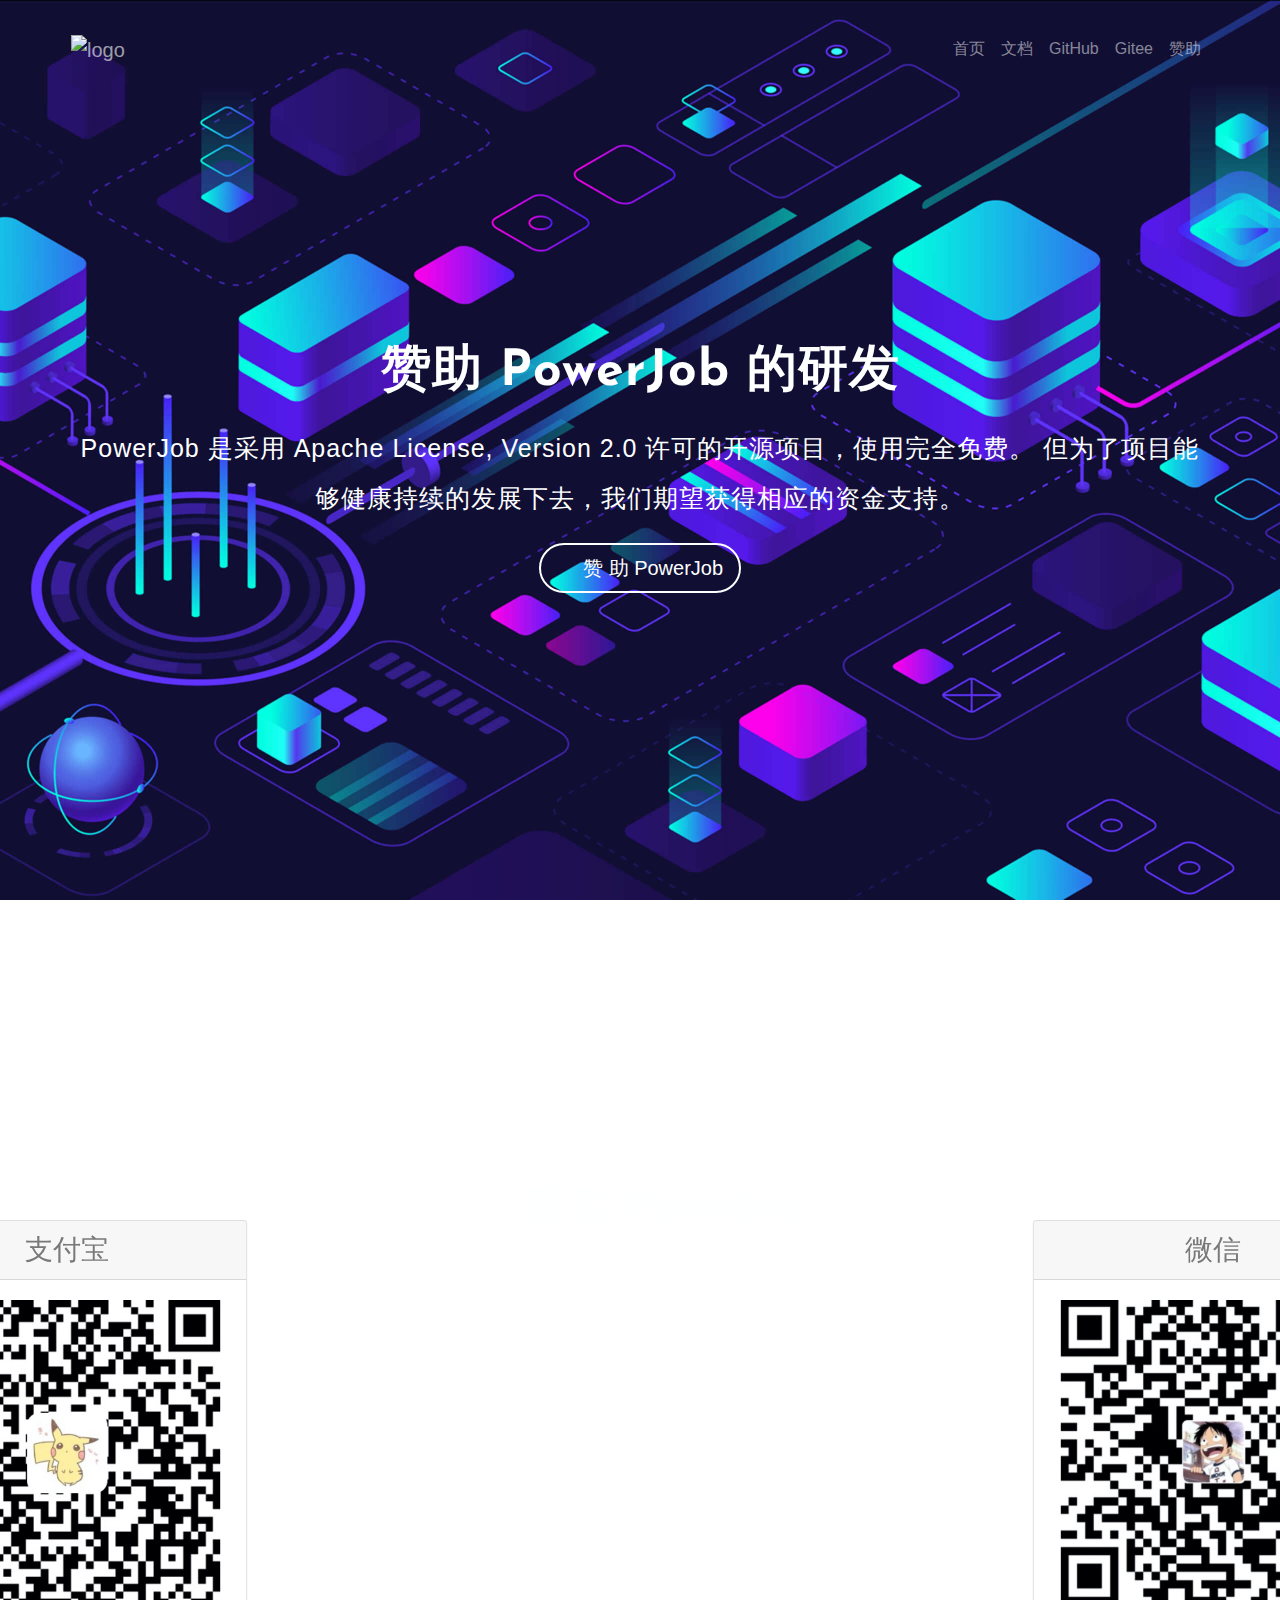
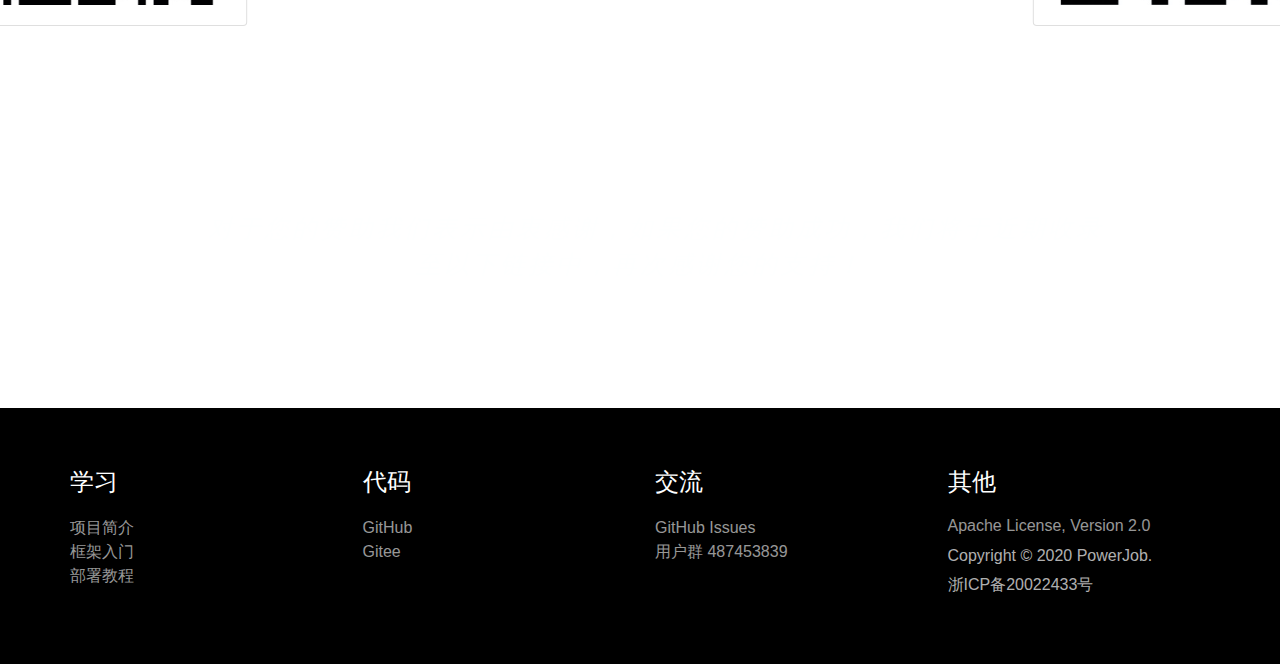
==== support.html @ 731aa615 "init version and bug fix" ====
<!doctype html>
<html lang="zh-Hans">
<head>
    <meta charset="utf-8">
    <meta name="keywords" content="">
    <meta name="description" content="">
    <meta name="viewport" content="width=device-width, initial-scale=1.0, viewport-fit=cover">
    <link rel="shortcut icon" type="image/png" href="favicon.ico">
    
	<link rel="stylesheet" type="text/css" href="./css/bootstrap.min.css?1318">
	<link rel="stylesheet" type="text/css" href="style.css?8236">
	<link rel="stylesheet" type="text/css" href="./css/animate.min.css?8969">
	<link rel="stylesheet" type="text/css" href="./css/font-awesome.min.css">
	<link href='https://fonts.googleapis.com/css?family=Ubuntu&display=swap&subset=latin,latin-ext' rel='stylesheet' type='text/css'>
	<link href='https://fonts.googleapis.com/css?family=Josefin+Sans&display=swap&subset=latin,latin-ext' rel='stylesheet' type='text/css'>
    <title>support</title>



    
</head>
<body>

<div class="page-container">
    

<div class="bloc bloc-fill-screen bg-powerjob-support-bg d-bloc b-parallax" id="bloc-3">
	<div class="container fill-bloc-top-edge">
		<div class="row">
			<div class="col-12">
				<nav class="navbar row navbar-expand-md navbar-dark" role="navigation">
					<a class="navbar-brand" href="index.html"><img src="img/lazyload-ph.png" data-src="img/logo.png" alt="logo" class="lazyload" /></a>
					<button id="nav-toggle" type="button" class="ui-navbar-toggler navbar-toggler border-0 p-0 mr-md-0 ml-auto" data-toggle="collapse" data-target=".navbar-14442" aria-expanded="false" aria-label="Toggle navigation">
						<span class="navbar-toggler-icon"></span>
					</button>
					<div class="collapse navbar-collapse navbar-14442">
						<ul class="site-navigation nav navbar-nav ml-auto">
							<li class="nav-item">
								<a href="index.html" class="nav-link  ltc-white-3">首页</a>
							</li>
							<li class="nav-item">
								<a href="https://www.yuque.com/powerjob/guidence/ztn4i5" class="nav-link a-btn ltc-white-3" target="_blank">文档</a>
							</li>
							<li class="nav-item">
								<a href="https://github.com/KFCFans/PowerJob" class="nav-link a-btn ltc-white-3" target="_blank">GitHub</a>
							</li>
							<li class="nav-item">
								<a href="https://gitee.com/KFCFans/PowerJob" class="nav-link a-btn ltc-white-3" target="_blank">Gitee</a>
							</li>
							<li class="nav-item">
								<a href="support.html" class="nav-link a-btn ltc-white-3">赞助</a>
							</li>
						</ul>
					</div>
				</nav>
			</div>
		</div>
	</div>
	<div class="container">
		<div class="row">
			<div class="col">
				<h1 class="mg-md text-center h1-bloc-3-style tc-white-3 none noneUp animSpeedLazy noneDown animated fadeInUp" data-appear-anim-style="fadeInUp">
					<strong>赞助 PowerJob 的研发</strong>
				</h1>
				<h3 class="mg-md float-none text-center h3-style animDelay02 animSpeedLazy scroll-fx-down-out tc-white-3 none noneUp animated fadeInUp" data-appear-anim-style="fadeInUp">
					PowerJob 是采用 Apache License, Version 2.0 许可的开源项目，使用完全免费。 但为了项目能够健康持续的发展下去，我们期望获得相应的资金支持。
				</h3>
				<div class="text-center">
					<a href="#" class="btn animated fadeInUp wire-btn-white-2 btn-wire btn-rd animSpeedLazy animDelay06 btn-lg" data-scroll-speed="1000" onclick="scrollToTarget('0',this)" data-appear-anim-style="fadeInUp"><span class="icon-spacer fa fa-thumbs-up icon-white-2"></span>&nbsp;赞 助 PowerJob</a>
				</div>
			</div>
		</div>
	</div>
	<div class="container fill-bloc-bottom-edge">
		<div class="row">
			<div class="col-12">
				<div class="text-center animLoop05">
					<a href="#" data-scroll-speed="1000" onclick="scrollToTarget('0',this)"><span class="fa fa-angle-down icon-md animated bounce animDelay08 icon-white-2 animLoop05"></span></a>
				</div>
			</div>
		</div>
	</div>
</div>

<div class="bloc tc-white-3 b-parallax bg-powerjob_bg_spiral d-bloc" id="bloc-4">
	<div class="container bloc-xl">
		<div class="row voffset">
			<div class="col">
				<h1 class="mg-md text-lg-center h1_h h3-2-style tc-white-3 scroll-fx-up-in">
					<span class="fa fa-rocket"></span><strong>&nbsp;赞 助 PowerJob</strong><br>
				</h1>
				<div class="row voffset">
					<div class="offset-lg-2 col-lg-4 scroll-fx-left-in">
						<div class="card">
							<div class="card-header">
								<h3 class="mg-clear text-lg-center tc-gray-htmlcss-gray">
									支付宝<span class="style4"></span>
								</h3>
							</div>
							<div class="card-body">
								<img src="img/lazyload-ph.png" data-src="img/zfb_pay.jpg" class="img-fluid mx-auto d-block img-bloc-4-style lazyload" alt="Xnip2020 08-02_14-53-26" />
							</div>
						</div>
					</div>
					<div class="col-lg-4 scroll-fx-right-in">
						<div class="card">
							<div class="card-header">
								<h3 class="mg-clear text-lg-center tc-gray-htmlcss-gray">
									微信
								</h3>
							</div>
							<div class="card-body">
								<img src="img/lazyload-ph.png" data-src="img/wx_pay.jpg" class="img-fluid mx-auto d-block img-9-style lazyload" alt="Xnip2020 08-02_14-52-50" />
							</div>
						</div>
					</div>
				</div>
				<div class="row voffset-lg">
					<div class="col-12 col-lg-10 offset-lg-1 order-lg-0">
						<h3 class="mg-md text-lg-center h3-bloc-4-style scroll-fx-up-in scroll-fx-down-out">
							<span class="fa fa-fire"></span><i>&nbsp;对于您的赞助我们表示由衷</i><i>感谢，如果您的赞助成功，我们将于近期收录至以下链接中，再次感谢您的支持！</i><br>
						</h3>
					</div>
					<div class="col-12 order-lg-0 col-lg-4 offset-lg-4">
						<div class="text-center">
							<a href="https://www.yuque.com/powerjob/guidence/sponsor" class="btn btn-rd btn-lg btn-wire scroll-fx-up-in scroll-fx-down-out " target="_blank">&nbsp;查看您为 PowerJob 作出的贡献&nbsp;<br></a>
						</div>
					</div>
				</div>
			</div>
		</div>
	</div>
</div>

<div class="bloc bgc-black bg-banner4 d-bloc" id="bloc-5">
	<div class="container bloc-md">
		<div class="row">
			<div class="col-md-3 col-sm-6">
				<h4 class="mg-md text-sm-left text-center tc-white-2">
					学习
				</h4><a href="https://www.yuque.com/powerjob/guidence/ztn4i5" class="a-btn a-block footer-link" target="_blank">项目简介</a><a href="https://www.yuque.com/powerjob/guidence/nyio9g" class="a-btn a-block footer-link" target="_blank">框架入门</a><a href="https://www.yuque.com/powerjob/guidence/bdvp1u" class="a-btn a-block footer-link" target="_blank">部署教程</a>
			</div>
			<div class="col-md-3 col-sm-6">
				<h4 class="mg-md text-sm-left text-center tc-white-2">
					代码
				</h4><a href="https://github.com/KFCFans/PowerJob" class="a-btn a-block footer-link" target="_blank">GitHub</a><a href="https://gitee.com/KFCFans/PowerJob" class="a-btn a-block footer-link" target="_blank">Gitee</a>
			</div>
			<div class="col-md-3 col-sm-6">
				<h4 class="mg-md text-sm-left text-center tc-white-2">
					交流
				</h4><a href="https://github.com/KFCFans/PowerJob/issues" class="a-btn a-block footer-link" target="_blank">GitHub Issues</a><a href="https://jq.qq.com/?_wv=1027&amp;k=DKX8OoSQ" class="a-btn a-block footer-link" target="_blank">用户群&nbsp;487453839</a>
			</div>
			<div class="col-md-3 col-sm-6">
				<h4 class="mg-md text-sm-left text-center tc-white-2">
					其他
				</h4>
				<h6 class="text-center mg-sm text-lg-left">
					<a href="https://github.com/KFCFans/PowerJob/blob/master/LICENSE" target="_blank">Apache License, Version 2.0</a><br>
				</h6>
				<h6 class="text-center mg-sm text-lg-left">
					Copyright © 2020 PowerJob.&nbsp;
				</h6>
				<h6 class="text-center mg-md text-lg-left">
					浙ICP备20022433号
				</h6>
			</div>
		</div>
	</div>
</div>

<a class="bloc-button btn btn-d scrollToTop" onclick="scrollToTarget('1',this)"><span class="fa fa-chevron-up"></span></a>



</div>

    

<script src="./js/jquery-3.5.1.min.js?3310"></script>
<script src="./js/bootstrap.bundle.min.js?666"></script>
<script src="./js/blocs.min.js?1436"></script>
<script src="./js/lazysizes.min.js" defer></script>
<script src="./js/scrollFX.js?1005"></script>





<div id="page-loading-blocs-notifaction" class="page-preloader"></div>


</body>
</html>
---- style.css ----
body{
	margin:0;
	padding:0;
    background:#FFFFFF;
    overflow-x:hidden;
    -webkit-font-smoothing: antialiased;
    -moz-osx-font-smoothing: grayscale;
}
.page-container{overflow-x:hidden;} 
a,button{transition: background .3s ease-in-out;outline: none!important;} 
a:hover{text-decoration: none; cursor:pointer;}




.page-preloader{position: fixed;top: 0;bottom: 0;width: 100%;z-index:100000;background:#FFFFFF url("img/pageload-spinner.gif") no-repeat center center;}



.bloc{
	width:100%;
	clear:both;
	background: 50% 50% no-repeat;
	padding:0 50px;
	-webkit-background-size: cover;
	-moz-background-size: cover;
	-o-background-size: cover;
	background-size: cover;
	position:relative;
	display:flex;
}
.bloc .container{
	padding-left:0;
	padding-right:0;
}


/* 尺寸 */

.bloc-xl{
	padding:150px 50px;
}
.bloc-lg{
	padding:100px 50px;
}
.bloc-md{
	padding:50px;
}

/* 全屏显示样式 */

.bloc-fill-screen{
	min-height:100vh;
	display: flex;
	flex-direction: column;
	padding-top:20px;
	padding-bottom:20px;
}
.bloc-fill-screen > .container{
	align-self: flex-middle;
	flex-grow: 1;
	display: flex;
}
.bloc-fill-screen > .container > .row{
	flex-grow: 1;
	align-self: center;
	width:100%;
}
.bloc-fill-screen .fill-bloc-top-edge, .bloc-fill-screen .fill-bloc-bottom-edge{
	flex-grow: 0;
}
.bloc-fill-screen .fill-bloc-top-edge{
	align-self: flex-start;
}
.bloc-fill-screen .fill-bloc-bottom-edge{
	align-self: flex-end;
}


/* BG */

.b-parallax{
	background-attachment:fixed;
}

/* Disable Parallax on Mobile Touch Devices */
@media (hover: none) {
	.b-parallax{
	background-attachment:scroll;
}
}

/* 暗色 */

.d-bloc{
	color:rgba(255,255,255,.7);
}
.d-bloc button:hover{
	color:rgba(255,255,255,.9);
}
.d-bloc .icon-round,.d-bloc .icon-square,.d-bloc .icon-rounded,.d-bloc .icon-semi-rounded-a,.d-bloc .icon-semi-rounded-b{
	border-color:rgba(255,255,255,.9);
}
.d-bloc .divider-h span{
	border-color:rgba(255,255,255,.2);
}
.d-bloc .a-btn,.d-bloc .navbar a, .d-bloc a .icon-sm, .d-bloc a .icon-md, .d-bloc a .icon-lg, .d-bloc a .icon-xl, .d-bloc h1 a, .d-bloc h2 a, .d-bloc h3 a, .d-bloc h4 a, .d-bloc h5 a, .d-bloc h6 a, .d-bloc p a{
	color:rgba(255,255,255,.6);
}
.d-bloc .a-btn:hover,.d-bloc .navbar a:hover,.d-bloc a:hover .icon-sm, .d-bloc a:hover .icon-md, .d-bloc a:hover .icon-lg, .d-bloc a:hover .icon-xl, .d-bloc h1 a:hover, .d-bloc h2 a:hover, .d-bloc h3 a:hover, .d-bloc h4 a:hover, .d-bloc h5 a:hover, .d-bloc h6 a:hover, .d-bloc p a:hover{
	color:rgba(255,255,255,1);
}
.d-bloc .navbar-toggle .icon-bar{
	background:rgba(255,255,255,1);
}
.d-bloc .btn-wire,.d-bloc .btn-wire:hover{
	color:rgba(255,255,255,1);
	border-color:rgba(255,255,255,1);
}
.d-bloc .card{
	color:rgba(0,0,0,.5);
}
.d-bloc .card button:hover{
	color:rgba(0,0,0,.7);
}
.d-bloc .card icon{
	border-color:rgba(0,0,0,.7);
}
.d-bloc .card .divider-h span{
	border-color:rgba(0,0,0,.1);
}
.d-bloc .card .a-btn{
	color:rgba(0,0,0,.6);
}
.d-bloc .card .a-btn:hover{
	color:rgba(0,0,0,1);
}
.d-bloc .card .btn-wire, .d-bloc .card .btn-wire:hover{
	color:rgba(0,0,0,.7);
	border-color:rgba(0,0,0,.3);
}


/* 亮色 */

.d-bloc .card,.l-bloc{
	color:rgba(0,0,0,.5);
}
.d-bloc .card button:hover,.l-bloc button:hover{
	color:rgba(0,0,0,.7);
}
.l-bloc .icon-round,.l-bloc .icon-square,.l-bloc .icon-rounded,.l-bloc .icon-semi-rounded-a,.l-bloc .icon-semi-rounded-b{
	border-color:rgba(0,0,0,.7);
}
.d-bloc .card .divider-h span,.l-bloc .divider-h span{
	border-color:rgba(0,0,0,.1);
}
.d-bloc .card .a-btn,.l-bloc .a-btn,.l-bloc .navbar a,.l-bloc a .icon-sm, .l-bloc a .icon-md, .l-bloc a .icon-lg, .l-bloc a .icon-xl, .l-bloc h1 a, .l-bloc h2 a, .l-bloc h3 a, .l-bloc h4 a, .l-bloc h5 a, .l-bloc h6 a, .l-bloc p a{
	color:rgba(0,0,0,.6);
}
.d-bloc .card .a-btn:hover,.l-bloc .a-btn:hover,.l-bloc .navbar a:hover, .l-bloc a:hover .icon-sm, .l-bloc a:hover .icon-md, .l-bloc a:hover .icon-lg, .l-bloc a:hover .icon-xl, .l-bloc h1 a:hover, .l-bloc h2 a:hover, .l-bloc h3 a:hover, .l-bloc h4 a:hover, .l-bloc h5 a:hover, .l-bloc h6 a:hover, .l-bloc p a:hover{
	color:rgba(0,0,0,1);
}
.l-bloc .navbar-toggle .icon-bar{
	color:rgba(0,0,0,.6);
}
.d-bloc .card .btn-wire,.d-bloc .card .btn-wire:hover,.l-bloc .btn-wire,.l-bloc .btn-wire:hover{
	color:rgba(0,0,0,.7);
	border-color:rgba(0,0,0,.3);
}

/* margin */

.voffset{
	margin-top:30px;
}
.voffset-md{
	margin-top:50px;
}
.voffset-lg{
	margin-top:80px;
}



.hero .hero-nav{
	padding-left:inherit;
	padding-right:inherit;
}
.navbar-dark .nav .dropdown-menu .nav-link{
	color: rgb(64, 64, 64);
}
/* 导航栏 */.navbar-light .navbar-nav .nav-link {
	color: rgb(64, 64, 64);
}
.btco-menu li > a {
	padding: 10px 15px;
	color: #000;
}
.btco-menu .active a:focus,.btco-menu li a:focus ,.navbar > .show > a:focus{
	background: transparent;
	outline: 0;
}
.dropdown-menu .show > .dropdown-toggle::after{
	transform: rotate(-90deg);
}



.mg-clear{
	margin:0;
}
.mg-sm{
	margin-top:10px;
	margin-bottom:5px;
}
.mg-md{
	margin-top:10px;
	margin-bottom:20px;
}
.mg-lg{
	margin-top:10px;
	margin-bottom:40px;
}
img.mg-sm,img.mg-md,img.mg-lg{
	margin-top: 0;
}
img.mg-sm{
	margin-bottom:10px;
}
img.mg-md{
	margin-bottom:30px;
}
img.mg-lg{
	margin-bottom:50px;
}

/* 按钮样式 */

.btn-d,.btn-d:hover,.btn-d:focus{
	color:#FFF;
	background:rgba(0,0,0,.3);
}

/* Prevent ugly blue glow on chrome and safari */
button{
	outline: none!important;
}

.btn-rd{
	border-radius: 40px;
}
.btn-wire{
	background:transparent!important;
	border:2px solid transparent;
}
.btn-wire:hover{
	background:transparent!important;
	border:2px solid transparent;
}
.a-block{
	width:100%;
	text-align:left;
	display: inline-block;
}
.text-center .a-block{
	text-align:center;
}
.icon-spacer{
	margin-right:5px;
}

/* icon样式 */
.icon-md{
	font-size:30px!important;
}


/* 文本于icon样式 */
.glow-t{
	text-shadow:0 0 10px #FFF;
}
.blockquote{
	padding:0 20px;
	border-left:2px solid;
}
.blockquote.text-right{
	border-left:0;
	border-right:2px solid;
}


/* 卡片样式 */
.card-sq, .card-sq .card-header, .card-sq .card-footer{
	border-radius:0;
}
.card-rd{
	border-radius:30px;
}
.card-rd .card-header{
	border-radius:29px 29px 0 0;
}
.card-rd .card-footer{
	border-radius:0 0 29px 29px;
}

.divider-h{
	padding:20px 0;
	width:100%;
	display:inline-block;
}
.divider-h span{
	display: block;
	border-top:1px solid transparent;
}
.divider-half{
	width: 50%;
	margin: 0 auto;
}
.dropdown-menu .divider-h,.dropdown-menu .divider-half{
	padding:0;
}




/* 底部华东按钮模块 */

.scrollToTop{
	width:40px;
	height:40px;
	position:fixed;
	bottom:20px;
	right:20px;
	opacity: 0;
	z-index: 500;
	transition: all .3s ease-in-out;
}
.scrollToTop span{
	margin-top: 6px;
}
.showScrollTop{
	font-size: 14px;
	opacity: 1;
}



h1,h2,h3,h4,h5,h6,p,label,.btn,a{
	font-family:"Helvetica";
}
.container{
	max-width:1140px;
}
.h1-style{
	font-family:Ubuntu;
	font-size:60px;
	letter-spacing:2px;
}
.list-style{
	width:100%;
}
.h5-style{
	font-size:20px;
	width:100%;
}
.text-span-color{
	color:#ffffff;
}
.row-style{
	width:100%;
}
.navbar-brand img{
	width:50px;
	height:50px;
}
.h2-style{
	width:100%;
	font-size:30px;
}
.img-style{
	height:425px;
}
.btn-style{
	border-radius:26px 26px 26px 26px;
}
.h2-bloc-0-style{
	font-size:40px;
	line-height:48px;
	letter-spacing:6px;
	text-indent:px;
}
.h1-bloc-1-style{
	letter-spacing:10px;
}
.h1-定时调度精准而优雅-style{
	letter-spacing:10px;
}
.img-bloc-1-style{
	height:380px;
}
.h1-工作流任务依赖，不再烦恼-style{
	letter-spacing:10px;
}
.img-4-style{
	width:400px;
	height:300px;
}
.img-ranki-style{
	height:340px;
}
.h1-bloc-2-style{
	letter-spacing:10px;
}
.h2-powerjob优势-style{
	font-size:50px;
	letter-spacing:0px;
}
.h1-color{
	color:#ffffff;
	font-size:40px;
}
.img-digispe-style{
	height:200px;
}
.img-11-style{
	border-radius:126.5px 126.5px 126.5px 126.5px;
}
.h3-style{
	letter-spacing:1px;
	line-height:50px;
	font-size:25px;
}
.h1-bloc-3-style{
	font-size:50px;
	letter-spacing:1px;
	font-family:"Josefin Sans";
}
.card-style{
	width:100%;
}
.p-style{
	letter-spacing:1px;
	font-size:25px;
}
.h3-2-style{
	font-size:40px;
	font-family:"Josefin Sans";
	letter-spacing:0px;
	line-height:100px;
}
.img-bloc-3-style{
	height:176px;
}
.img-ls-lo-style{
	height:176px;
	width:251px;
}
.img-bloc-4-style{
	height:305px;
}
.img-9-style{
	width:305px;
	height:305px;
}
.h4-style{
	line-height:30px;
}
.img-15-style{
	width:150px;
	height:150px;
}
.img-16-style{
	width:150px;
	height:150px;
}
.img-14-style{
	width:150px;
	height:150px;
}
.img-17-style{
	width:150px;
	height:150px;
}
.img-10-style{
	width:150px;
	height:150px;
}
.h3-bloc-4-style{
	letter-spacing:3px;
	line-height:36px;
	font-size:25px;
}



/* bg颜色 */

.bgc-black{
	background-color:#000000;
}

/* 文本颜色 */

.tc-white{
	color:#FEFFFF!important;
}
.tc-dim-gray{
	color:#656665!important;
}
.tc-davys-grey{
	color:#5E5E5E!important;
}
.tc-white-2{
	color:#FEFFFF!important;
}
.tc-light-gray{
	color:#D5D5D5!important;
}
.tc-white-3{
	color:#FEFFFF!important;
}
.tc-gray-htmlcss-gray{
	color:#797979!important;
}

/* 按钮颜色 */

.wire-btn-white{
	color:#FEFFFF!important;
	border-color:#FEFFFF!important;
}
.wire-btn-white-2{
	color:#FEFFFF!important;
	border-color:#FEFFFF!important;
}

/* 链接样式 */

.ltc-white{
	color:#FEFFFF!important;
}
.ltc-white:hover{
	color:#cbcccc!important;
}
.ltc-ferrari-red{
	color:#FF2600!important;
}
.ltc-ferrari-red:hover{
	color:#cc1e00!important;
}
.ltc-dark-gray{
	color:#A9A9A9!important;
}
.ltc-dark-gray:hover{
	color:#878787!important;
}

/* icon颜色 */

.icon-light-gray{
	color:#D5D5D5!important;
	border-color:#D5D5D5!important;
}
.icon-white{
	color:#FEFFFF!important;
	border-color:#FEFFFF!important;
}
.icon-light-gray-2{
	color:#D5D5D5!important;
	border-color:#D5D5D5!important;
}
.icon-white-2{
	color:#FEFFFF!important;
	border-color:#FEFFFF!important;
}

/* img */

.bg-powerjob_desktop_white_01{
	background-image:url("img/powerjob_desktop_white_01.jpg");
}
.bg-Banner-01{
	background-image:url("img/banner_01.png");
}
.bg-powerjob_desktop_white_02{
	background-image:url("img/powerjob_desktop_white_02.png");
}
.bg-45{
	background-image:url("img/bg_moon.gif");
}
.bg-powerjob_bg_spiral{
	background-image:url("img/powerjob_bg_spiral.svg");
}
.bg-powerjob-support-bg{
	background-image:url("img/powerjob_support_bg.jpg");
}
.bg-banner4{
	background-image:url("img/banner4.svg");
}



@media (max-width: 1024px)
{
    .bloc{
        padding-left: 20px; 
        padding-right: 20px;  
    }
    .bloc.full-width-bloc, .bloc-tile-2.full-width-bloc .container, .bloc-tile-3.full-width-bloc .container, .bloc-tile-4.full-width-bloc .container{
        padding-left: 0; 
        padding-right: 0;  
    }
}
@media (max-width: 991px)
{
    .container{width:100%;}
    .page-container, #hero-bloc{overflow-x: hidden;position: relative;} /* Prevent unwanted side scroll on mobile */
    .bloc{padding-left: constant(safe-area-inset-left);padding-right: constant(safe-area-inset-right);} /* iPhone X Notch Support*/
    .bloc-group, .bloc-group .bloc{display:block;width:100%;}
}
@media (max-width: 767px)
{
    .page-container{
        overflow-x: hidden;
        position:relative;
    }
    .bloc-tile-2 .container, .bloc-tile-3 .container, .bloc-tile-4 .container{
        padding-left:0;padding-right:0;
    }
    .a-block{
        padding:0 10px;
    }
    .btn-dwn{
       display:none; 
    }
    .voffset{
        margin-top:5px;
    }
    .voffset-md{
        margin-top:20px;
    }
    .voffset-lg{
        margin-top:30px;
    }
    form{
        padding:5px;
    }
    .close-lightbox{
        display:inline-block;
    }
    .blocsapp-device-iphone5{
	   background-size: 216px 425px;
	   padding-top:60px;
	   width:216px;
	   height:425px;
    }
    .blocsapp-device-iphone5 img{
	   width: 180px;
	   height: 320px;
    }
}

@media (max-width: 991px){
	
	
	.voffset-md{
		margin-top:30px;
	}
	
}

@media (max-width: 767px){
	.text-right{
	}
	.text-left{
	}
	.text-center{
	}
	
}

@media (max-width: 575px){
	.footer-link{
		text-align:center;
	}
	
}
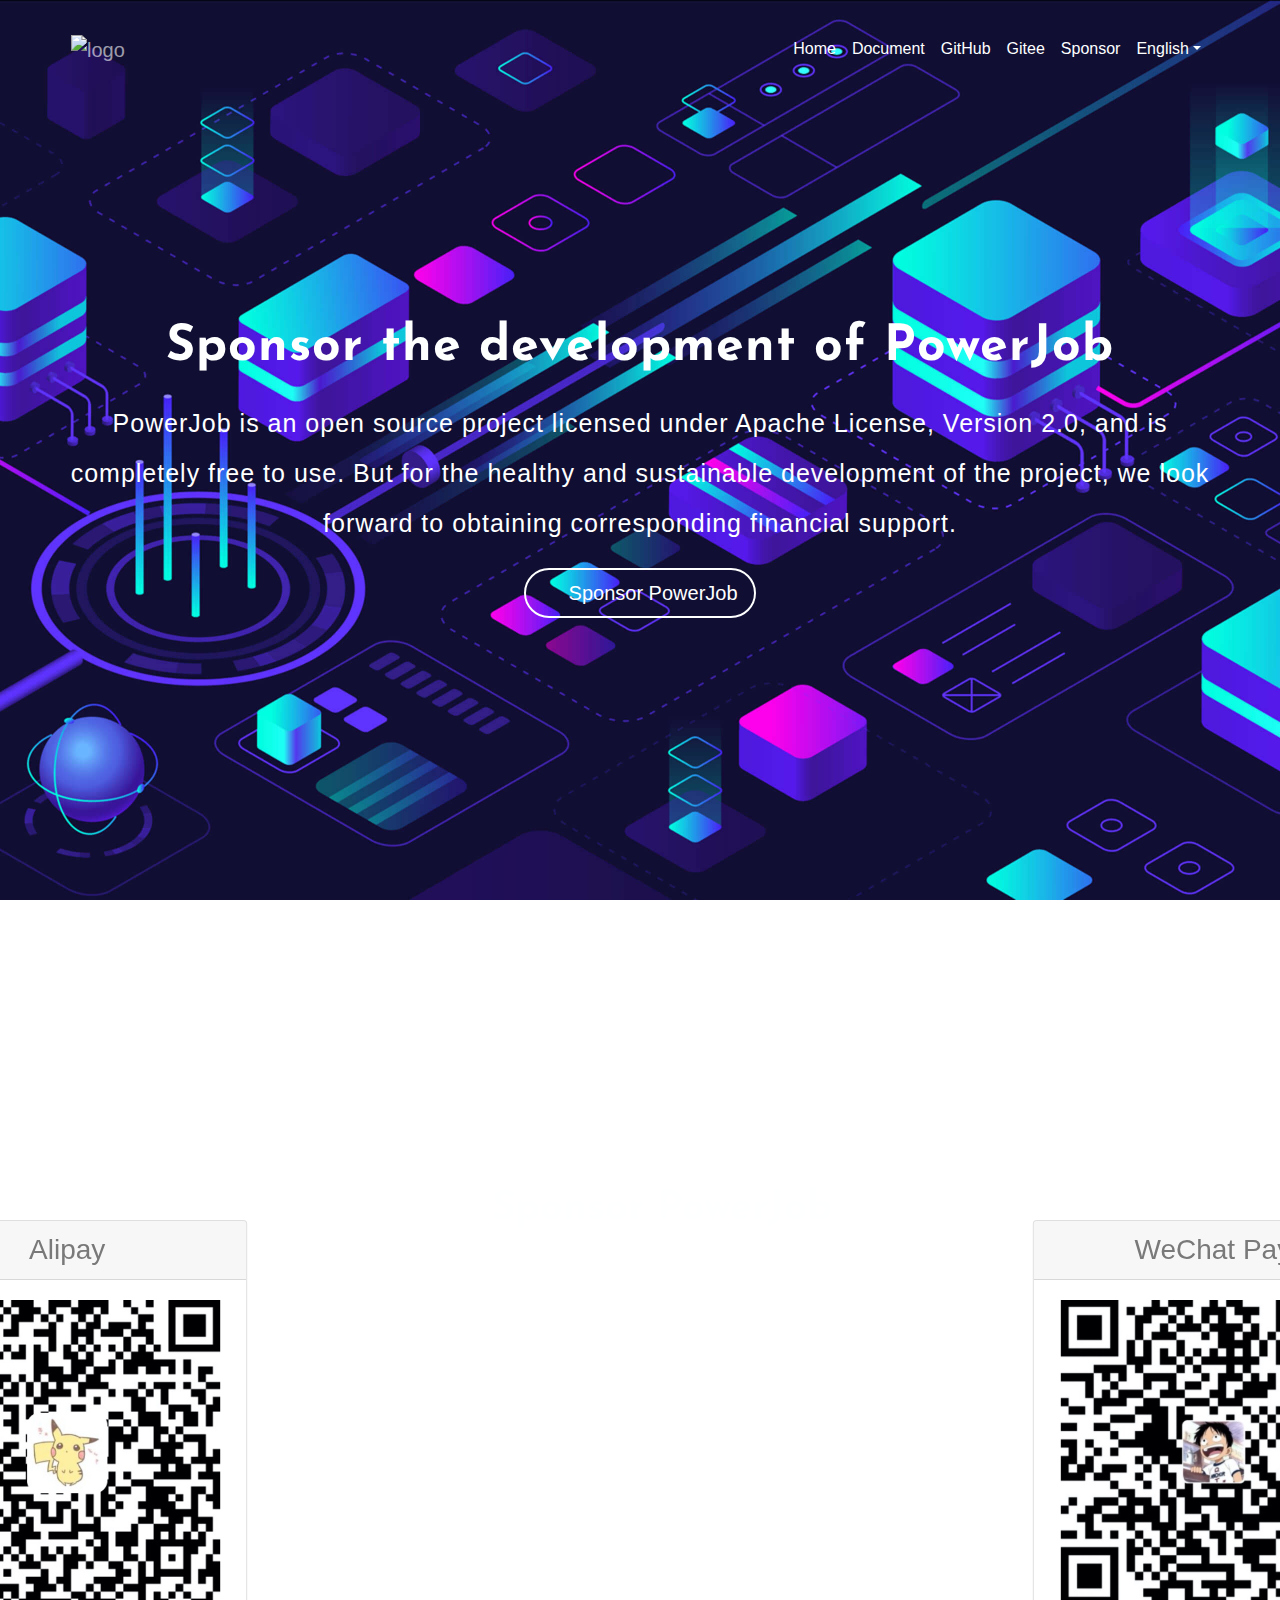
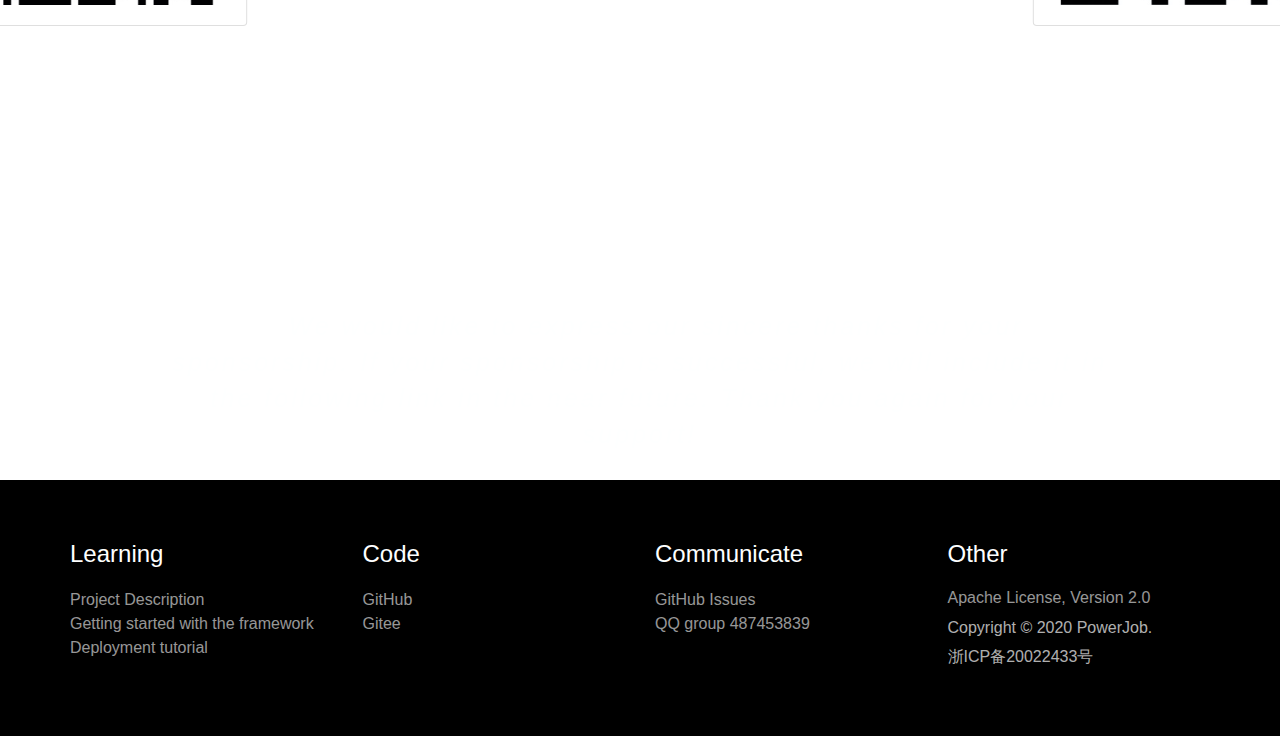
==== commit c38ea19a: "Iterative upgrade of version 2.0" ====
--- a/support.html
+++ b/support.html
@@ -13,7 +13,7 @@
 	<link rel="stylesheet" type="text/css" href="./css/font-awesome.min.css">
 	<link href='https://fonts.googleapis.com/css?family=Ubuntu&display=swap&subset=latin,latin-ext' rel='stylesheet' type='text/css'>
 	<link href='https://fonts.googleapis.com/css?family=Josefin+Sans&display=swap&subset=latin,latin-ext' rel='stylesheet' type='text/css'>
-    <title>support</title>
+    <title>PowerJob-Sponsor</title>
 
 
 
@@ -28,27 +28,40 @@
 	<div class="container fill-bloc-top-edge">
 		<div class="row">
 			<div class="col-12">
-				<nav class="navbar row navbar-expand-md navbar-dark" role="navigation">
-					<a class="navbar-brand" href="index.html"><img src="img/lazyload-ph.png" data-src="img/logo.png" alt="logo" class="lazyload" /></a>
-					<button id="nav-toggle" type="button" class="ui-navbar-toggler navbar-toggler border-0 p-0 mr-md-0 ml-auto" data-toggle="collapse" data-target=".navbar-14442" aria-expanded="false" aria-label="Toggle navigation">
+				<nav class="navbar navbar-light row navbar-expand-md" role="navigation">
+					<a class="navbar-brand" href="index.html"><img src="img/logo_white.png" alt="logo" /></a>
+					<button id="nav-toggle" type="button" class="ui-navbar-toggler navbar-toggler border-0 p-0 mr-md-0 ml-auto" data-toggle="collapse" data-target=".navbar-28156" aria-expanded="false" aria-label="Toggle navigation">
 						<span class="navbar-toggler-icon"></span>
 					</button>
-					<div class="collapse navbar-collapse navbar-14442">
+					<div class="collapse navbar-collapse navbar-28156">
 						<ul class="site-navigation nav navbar-nav ml-auto">
 							<li class="nav-item">
-								<a href="index.html" class="nav-link  ltc-white-3">首页</a>
-							</li>
-							<li class="nav-item">
-								<a href="https://www.yuque.com/powerjob/guidence/ztn4i5" class="nav-link a-btn ltc-white-3" target="_blank">文档</a>
-							</li>
-							<li class="nav-item">
-								<a href="https://github.com/KFCFans/PowerJob" class="nav-link a-btn ltc-white-3" target="_blank">GitHub</a>
-							</li>
-							<li class="nav-item">
-								<a href="https://gitee.com/KFCFans/PowerJob" class="nav-link a-btn ltc-white-3" target="_blank">Gitee</a>
-							</li>
-							<li class="nav-item">
-								<a href="support.html" class="nav-link a-btn ltc-white-3">赞助</a>
+								<a id="btnOk" href="index.html" class="nav-link a-btn ltc-white" k-resid="pwhome">首页</a>
+							</li>
+							<li class="nav-item">
+								<a id="btn1k" href="https://www.yuque.com/powerjob/guidence/ztn4i5" class="nav-link a-btn ltc-white" target="_blank" k-resid="doc" >文档</a>
+							</li>
+							<li class="nav-item">
+								<a href="https://github.com/KFCFans/PowerJob" class="nav-link a-btn ltc-white" target="_blank">GitHub</a>
+							</li>
+							<li class="nav-item">
+								<a href="https://gitee.com/KFCFans/PowerJob" class="nav-link a-btn ltc-white" target="_blank">Gitee</a>
+							</li>
+							<li class="nav-item">
+								<a id="btn2k" href="support.html" class="nav-link a-btn ltc-white" k-resid="spo">赞助</a>
+							</li>
+							<li class="nav-item ">
+								<div class="dropdown btn-dropdown">
+									<a id="btn3k" href="#" class="nav-link dropdown-toggle a-btn ltc-white" data-toggle="dropdown" aria-expanded="false" k-resid="lan">简体中文</a>
+									<ul class="dropdown-menu" role="menu">
+										<li class="nav-item">
+											<a href="javascript:void(0);" class="nav-link a-btn ltc-black" id="btnEn">English</a>
+										</li>
+										<li class="nav-item">
+											<a href="javascript:void(0);" class="nav-link a-btn ltc-black" id="btnZh">简体中文</a>
+										</li>
+									</ul>
+								</div>
 							</li>
 						</ul>
 					</div>
@@ -60,13 +73,13 @@
 		<div class="row">
 			<div class="col">
 				<h1 class="mg-md text-center h1-bloc-3-style tc-white-3 none noneUp animSpeedLazy noneDown animated fadeInUp" data-appear-anim-style="fadeInUp">
-					<strong>赞助 PowerJob 的研发</strong>
+					<strong id="btn88k" k-resid="pwtext88">赞助 PowerJob 的研发</strong>
 				</h1>
-				<h3 class="mg-md float-none text-center h3-style animDelay02 animSpeedLazy scroll-fx-down-out tc-white-3 none noneUp animated fadeInUp" data-appear-anim-style="fadeInUp">
+				<h3 class="mg-md float-none text-center h3-style animDelay02 animSpeedLazy scroll-fx-down-out tc-white-3 none noneUp animated fadeInUp" data-appear-anim-style="fadeInUp" id="btn89k" k-resid="pwtext89">
 					PowerJob 是采用 Apache License, Version 2.0 许可的开源项目，使用完全免费。 但为了项目能够健康持续的发展下去，我们期望获得相应的资金支持。
 				</h3>
 				<div class="text-center">
-					<a href="#" class="btn animated fadeInUp wire-btn-white-2 btn-wire btn-rd animSpeedLazy animDelay06 btn-lg" data-scroll-speed="1000" onclick="scrollToTarget('0',this)" data-appear-anim-style="fadeInUp"><span class="icon-spacer fa fa-thumbs-up icon-white-2"></span>&nbsp;赞 助 PowerJob</a>
+					<a href="#" class="btn animated fadeInUp wire-btn-white-2 btn-wire btn-rd animSpeedLazy animDelay06 btn-lg" data-scroll-speed="1000" onclick="scrollToTarget('0',this)" data-appear-anim-style="fadeInUp"><span class="icon-spacer fa fa-thumbs-up icon-white-2"></span>&nbsp;<span id="btn90k" k-resid="pwtext90">赞 助</span> PowerJob</a>
 				</div>
 			</div>
 		</div>
@@ -87,14 +100,14 @@
 		<div class="row voffset">
 			<div class="col">
 				<h1 class="mg-md text-lg-center h1_h h3-2-style tc-white-3 scroll-fx-up-in">
-					<span class="fa fa-rocket"></span><strong>&nbsp;赞 助 PowerJob</strong><br>
+					<span class="fa fa-rocket"></span><strong>&nbsp;<span id="btn91k" k-resid="pwtext91">赞 助</span> PowerJob</strong><br>
 				</h1>
 				<div class="row voffset">
 					<div class="offset-lg-2 col-lg-4 scroll-fx-left-in">
 						<div class="card">
 							<div class="card-header">
 								<h3 class="mg-clear text-lg-center tc-gray-htmlcss-gray">
-									支付宝<span class="style4"></span>
+									<span id="btn92k" k-resid="pwtext92">支付宝</span><span class="style4"></span>
 								</h3>
 							</div>
 							<div class="card-body">
@@ -105,7 +118,7 @@
 					<div class="col-lg-4 scroll-fx-right-in">
 						<div class="card">
 							<div class="card-header">
-								<h3 class="mg-clear text-lg-center tc-gray-htmlcss-gray">
+								<h3 id="btn93k" k-resid="pwtext93" class="mg-clear text-lg-center tc-gray-htmlcss-gray">
 									微信
 								</h3>
 							</div>
@@ -118,12 +131,12 @@
 				<div class="row voffset-lg">
 					<div class="col-12 col-lg-10 offset-lg-1 order-lg-0">
 						<h3 class="mg-md text-lg-center h3-bloc-4-style scroll-fx-up-in scroll-fx-down-out">
-							<span class="fa fa-fire"></span><i>&nbsp;对于您的赞助我们表示由衷</i><i>感谢，如果您的赞助成功，我们将于近期收录至以下链接中，再次感谢您的支持！</i><br>
+							<span class="fa fa-fire"></span><i>&nbsp;<span id="btn94k" k-resid="pwtext94">对于您的赞助我们表示由衷感谢，如果您的赞助成功，我们将于近期收录至以下链接中，再次感谢您的支持！</span></i><br>
 						</h3>
 					</div>
 					<div class="col-12 order-lg-0 col-lg-4 offset-lg-4">
 						<div class="text-center">
-							<a href="https://www.yuque.com/powerjob/guidence/sponsor" class="btn btn-rd btn-lg btn-wire scroll-fx-up-in scroll-fx-down-out " target="_blank">&nbsp;查看您为 PowerJob 作出的贡献&nbsp;<br></a>
+							<a href="https://www.yuque.com/powerjob/guidence/sponsor" class="btn btn-rd btn-lg btn-wire scroll-fx-up-in scroll-fx-down-out " target="_blank">&nbsp;<span id="btn96k" k-resid="pwtext96">查看您为 PowerJob 作出的贡献</span>&nbsp;<br></a>
 						</div>
 					</div>
 				</div>
@@ -136,22 +149,28 @@
 	<div class="container bloc-md">
 		<div class="row">
 			<div class="col-md-3 col-sm-6">
-				<h4 class="mg-md text-sm-left text-center tc-white-2">
+				<h4 id="btn80k" k-resid="pwtext80" class="mg-md text-sm-left text-center tc-white-2">
 					学习
-				</h4><a href="https://www.yuque.com/powerjob/guidence/ztn4i5" class="a-btn a-block footer-link" target="_blank">项目简介</a><a href="https://www.yuque.com/powerjob/guidence/nyio9g" class="a-btn a-block footer-link" target="_blank">框架入门</a><a href="https://www.yuque.com/powerjob/guidence/bdvp1u" class="a-btn a-block footer-link" target="_blank">部署教程</a>
-			</div>
-			<div class="col-md-3 col-sm-6">
-				<h4 class="mg-md text-sm-left text-center tc-white-2">
+				</h4><a href="https://www.yuque.com/powerjob/guidence/ztn4i5" class="a-btn a-block footer-link" target="_blank" id="btn81k" k-resid="pwtext81">项目简介</a>
+				<a href="https://www.yuque.com/powerjob/guidence/nyio9g" class="a-btn a-block footer-link" target="_blank" id="btn82k" k-resid="pwtext82">框架入门</a>
+				<a href="https://www.yuque.com/powerjob/guidence/bdvp1u" class="a-btn a-block footer-link" target="_blank" id="btn83k" k-resid="pwtext83">部署教程</a>
+			</div>
+			<div class="col-md-3 col-sm-6">
+				<h4 class="mg-md text-sm-left text-center tc-white-2" id="btn84k" k-resid="pwtext84">
 					代码
-				</h4><a href="https://github.com/KFCFans/PowerJob" class="a-btn a-block footer-link" target="_blank">GitHub</a><a href="https://gitee.com/KFCFans/PowerJob" class="a-btn a-block footer-link" target="_blank">Gitee</a>
-			</div>
-			<div class="col-md-3 col-sm-6">
-				<h4 class="mg-md text-sm-left text-center tc-white-2">
+				</h4>
+				<a href="https://github.com/KFCFans/PowerJob" class="a-btn a-block footer-link" target="_blank">GitHub</a>
+				<a href="https://gitee.com/KFCFans/PowerJob" class="a-btn a-block footer-link" target="_blank">Gitee</a>
+			</div>
+			<div class="col-md-3 col-sm-6">
+				<h4 class="mg-md text-sm-left text-center tc-white-2" id="btn85k" k-resid="pwtext85">
 					交流
-				</h4><a href="https://github.com/KFCFans/PowerJob/issues" class="a-btn a-block footer-link" target="_blank">GitHub Issues</a><a href="https://jq.qq.com/?_wv=1027&amp;k=DKX8OoSQ" class="a-btn a-block footer-link" target="_blank">用户群&nbsp;487453839</a>
-			</div>
-			<div class="col-md-3 col-sm-6">
-				<h4 class="mg-md text-sm-left text-center tc-white-2">
+				</h4>
+				<a href="https://github.com/KFCFans/PowerJob/issues" class="a-btn a-block footer-link" target="_blank">GitHub Issues</a>
+				<a href="https://jq.qq.com/?_wv=1027&amp;k=DKX8OoSQ" class="a-btn a-block footer-link" target="_blank" ><span id="btn86k" k-resid="pwtext86">用户群</span>&nbsp;487453839</a>
+			</div>
+			<div class="col-md-3 col-sm-6">
+				<h4 class="mg-md text-sm-left text-center tc-white-2" id="btn87k" k-resid="pwtext87">
 					其他
 				</h4>
 				<h6 class="text-center mg-sm text-lg-left">
@@ -182,7 +201,9 @@
 <script src="./js/lazysizes.min.js" defer></script>
 <script src="./js/scrollFX.js?1005"></script>
 
-
+<script src="./js/js.cookie.min.js"></script>
+<script src="./js/jquery.i18n.js"></script>
+<script src="./js/powerjob_lan.js"></script>
 
 
 
--- a/style.css
+++ b/style.css
@@ -82,6 +82,9 @@
 .b-parallax{
 	background-attachment:fixed;
 }
+.bg-challenge-slider-desktop-2400x1167{
+	background-image:url("img/challenge-slider-desktop-2400x1167.jpg");
+}
 
 /* Disable Parallax on Mobile Touch Devices */
 @media (hover: none) {
@@ -391,16 +394,16 @@
 	text-indent:px;
 }
 .h1-bloc-1-style{
-	letter-spacing:10px;
-}
-.h1-定时调度精准而优雅-style{
-	letter-spacing:10px;
+	letter-spacing:0px;
+}
+.h1-time1-style{
+	letter-spacing:0px;
 }
 .img-bloc-1-style{
 	height:380px;
 }
-.h1-工作流任务依赖，不再烦恼-style{
-	letter-spacing:10px;
+.h1-work1-style{
+	letter-spacing:0px;
 }
 .img-4-style{
 	width:400px;
@@ -410,9 +413,9 @@
 	height:340px;
 }
 .h1-bloc-2-style{
-	letter-spacing:10px;
-}
-.h2-powerjob优势-style{
+	letter-spacing:0px;
+}
+.h2-pwad-style{
 	font-size:50px;
 	letter-spacing:0px;
 }
@@ -598,7 +601,18 @@
 .bg-banner4{
 	background-image:url("img/banner4.svg");
 }
-
+.bg-bgp-newyear{
+	background-image:url("img/bgp_newyear.png");
+}
+.ltc-blue-ryb{
+	color:#0432FF!important;
+}
+.ltc-blue-ryb:hover{
+	color:#0328cc!important;
+}
+.link-style{
+	font-style:italic;
+}
 
 
 @media (max-width: 1024px)
@@ -687,3 +701,6 @@
 	
 }
 
+.label-style{
+ 	width:100%;
+  }